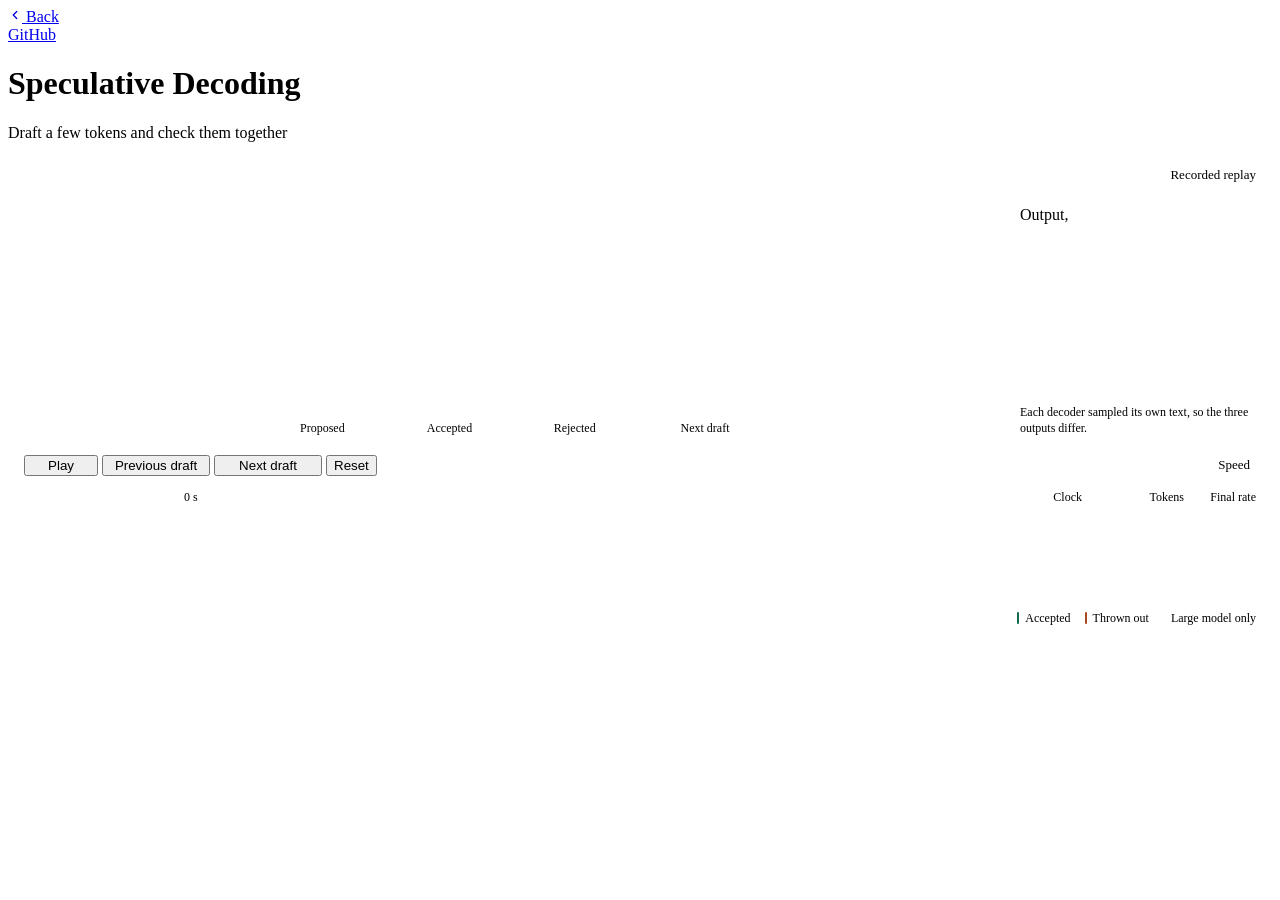
==== specdec/demo_template.html @ 95725b1e "feat(demo): rebuild the replay around one draft block" ====
<!doctype html>
<html lang="en">
<head>
<meta charset="utf-8">
<meta name="viewport" content="width=device-width, initial-scale=1">
<title>Speculative Decoding</title>
<meta name="description" content="Draft a few tokens and check them together">
<style>
/*FOUNDATION*/
</style>
<style>
:root {
  --stage-height: clamp(548px, calc(100svh - 164px), 700px);
  --kept: #0f6b4f;
  --kept-wash: #157a5a14;
  --kept-line: #157a5a59;
  --lost: #a8481f;
  --lost-wash: #c4623a14;
  --lost-line: #c4623a73;
  --mono: ui-monospace, SFMono-Regular, Menlo, Consolas, monospace;
  --pad: 16px;
  --side: 268px;
  --lane: 30px;
  --name-column: 148px;
  --read-column: 236px;
}
@media (pointer: coarse) { :root { --lane: 46px; } }

.title { grid-template-columns: minmax(0, 1fr); margin-bottom: 14px; }

.stage { display: grid; grid-template-columns: minmax(0, 1fr) auto; grid-template-rows: auto minmax(0, 1fr) auto auto auto; }
.bar, .work, .lanes, .compare { grid-column: 1 / -1; }

/* What is being replayed */
.bar {
  display: flex; align-items: center; gap: 4px; min-width: 0;
  padding: 7px var(--pad); border-bottom: 1px solid var(--line);
}
.switch { display: flex; flex: none; gap: 4px; }
.bar .divider { margin: 6px 8px; }
.picker {
  appearance: none; -webkit-appearance: none; flex: 0 1 480px; min-width: 0; margin: 0;
  min-height: var(--control-height); padding: 0 30px 0 11px;
  border: 1px solid var(--line-strong); border-radius: var(--radius-control);
  background: var(--paper) url("data:image/svg+xml,%3Csvg xmlns='http://www.w3.org/2000/svg' width='10' height='6'%3E%3Cpath d='M1 1l4 4 4-4' fill='none' stroke='%23535753' stroke-width='1.3' stroke-linecap='round' stroke-linejoin='round'/%3E%3C/svg%3E") no-repeat right 11px center;
  color: var(--ink); font: 400 13px/16px var(--sans); letter-spacing: -0.003em;
  text-overflow: ellipsis; cursor: pointer; transition: background-color .12s, border-color .12s;
  -webkit-tap-highlight-color: transparent;
}
.picker:active { background-color: var(--wash-strong); }
@media (hover: hover) {
  .picker:hover { background-color: var(--surface); border-color: #11151147; }
  .picker:active { background-color: var(--wash-strong); }
}
.mode { flex: none; margin-left: auto; padding-left: 16px; font-size: 13px; line-height: 20px; color: var(--muted); }

/* The text going in, the draft being checked, the text coming out */
.work { display: grid; grid-template-columns: var(--side) minmax(0, 1fr) var(--side); min-height: 0; }
.side { display: flex; flex-direction: column; min-width: 0; min-height: 0; padding: 14px var(--pad) 12px; }
.input { border-right: 1px solid var(--line); }
.output { border-left: 1px solid var(--line); }
.side h2 { flex: none; margin: 0 0 8px; font: 400 13px/20px var(--sans); color: var(--muted); }
.side h2 span { color: var(--ink); }
.task { flex: none; margin: -4px 0 10px; font: 400 15px/20px var(--serif); color: var(--body); }
.text {
  flex: 1 1 auto; min-height: 0; margin: 0; overflow: auto; scrollbar-width: thin;
  font: 400 11.5px/17px var(--mono); color: var(--body);
}
.input .text { white-space: pre; }
.input[data-kind='prompt'] .text { white-space: pre-wrap; font: 400 17px/24px var(--serif); letter-spacing: -0.005em; }
.output .text { white-space: pre-wrap; overflow-wrap: anywhere; color: var(--ink); }
.output .text:focus-visible { outline-offset: 1px; border-radius: 3px; }
.output .draft { background: var(--kept-wash); box-shadow: inset 0 -1px 0 var(--kept-line); }
.output .corrected { box-shadow: inset 0 -1.5px 0 var(--lost); }
.side .caption { flex: none; margin: 8px 0 0; font-size: 12px; line-height: 16px; color: var(--muted); }

.draft-block { display: flex; flex-direction: column; min-width: 0; min-height: 0; padding: 14px 24px 0; }
.draft-head { display: flex; flex: none; align-items: baseline; justify-content: space-between; gap: 16px; }
.draft-head h2 { margin: 0; font: 400 24px/30px var(--serif); letter-spacing: -0.02em; white-space: nowrap; }
.draft-head p { margin: 0; font-size: 13px; line-height: 20px; color: var(--muted); text-align: right; }

.tokens {
  display: flex; flex-wrap: wrap; gap: 25px 4px; width: 100%; margin: 0; padding: 0; list-style: none;
}
.token-room { display: flex; flex: 1 1 auto; align-items: center; min-height: 118px; padding: 12px 0 22px; }
.token {
  position: relative; display: block; height: 38px; padding: 0 9px;
  border: 1px solid var(--line-strong); border-radius: 6px; background: var(--paper);
  font: 400 15px/36px var(--mono); color: var(--ink); white-space: pre;
  transition: background-color .12s, border-color .12s, color .12s;
}
.token[data-state='kept'] { border-color: var(--kept-line); background: var(--kept-wash); color: var(--kept); }
.token[data-state='rejected'] { border-color: var(--lost); background: var(--lost-wash); color: var(--lost); text-decoration: line-through; }
.token[data-state='unused'] { border-style: dashed; background: transparent; color: var(--muted); text-decoration: line-through; }
.token[data-state='written'] { border-color: var(--forest); background: var(--forest); color: #fff; }
.written {
  position: absolute; top: 100%; left: -1px; margin-top: 3px; padding: 0 5px; border-radius: 4px;
  background: var(--forest); color: #fff; font: 400 12px/18px var(--mono); text-decoration: none;
}
.token.flip .written { right: -1px; left: auto; }

.note { flex: none; margin: 0 0 10px; min-height: 44px; font: 400 15px/22px var(--serif); color: var(--body); letter-spacing: -0.003em; }

.ledger {
  display: grid; flex: none; grid-template-columns: repeat(3, minmax(0, 0.72fr)) minmax(0, 1.7fr);
  margin: 0; padding: 8px 0 10px; border-top: 1px solid var(--line);
}
.ledger div { min-width: 0; padding-right: 12px; }
.ledger dt { font-size: 12px; line-height: 16px; color: var(--muted); }
.ledger dd { margin: 2px 0 0; font-size: 14px; line-height: 20px; font-weight: 500; color: var(--ink); white-space: nowrap; }
.ledger dd.waiting { font-weight: 400; color: var(--muted); }
.ledger dd.lost { color: var(--lost); }
.ledger dd.kept { color: var(--kept); }
.ledger small { display: block; font-size: 12px; line-height: 16px; font-weight: 400; color: var(--muted); white-space: normal; }

/* Moving through the recording */
.transport {
  display: flex; align-items: center; gap: 4px; min-width: 0;
  padding: 7px var(--pad); border-top: 1px solid var(--line);
}
.transport .primary { display: inline-grid; justify-items: center; min-width: 74px; }
.transport .primary span { grid-area: 1 / 1; }
.transport .primary span:not(.on) { visibility: hidden; }
.step { min-width: 108px; }
.step .brief { display: none; }
.speed { display: flex; align-items: center; gap: 2px; padding: 7px var(--pad) 7px 0; border-top: 1px solid var(--line); }
.speed > span { margin-right: 6px; font-size: 13px; color: var(--muted); }
.speed .control { min-width: 44px; padding: 0 8px; }

.lanes {
  display: grid; grid-template-columns: var(--name-column) minmax(0, 1fr) var(--read-column);
  grid-template-rows: 22px repeat(3, var(--lane)); column-gap: 12px;
  padding: 0 var(--pad) 8px; border-top: 1px solid var(--line);
}
.lane-row { display: contents; }
.lane-name {
  grid-column: 1; justify-content: flex-start; align-self: center;
  justify-self: start; min-height: min(calc(var(--lane) - 2px), var(--control-height));
  padding: 0 9px; margin-left: -9px;
}
.axis {
  grid-column: 2; grid-row: 1; display: flex; align-items: flex-end; justify-content: space-between;
  font-size: 12px; line-height: 16px; color: var(--muted);
}
.read, .read-head {
  grid-column: 3; display: grid; grid-template-columns: 62px 1fr 72px; align-items: center;
  font-size: 13px; line-height: 16px; text-align: right;
}
.read-head { grid-row: 1; align-items: end; font-size: 12px; color: var(--muted); }
.read { color: var(--body); }
.read b { font-weight: 400; color: var(--ink); }
.read.done b { font-weight: 500; }

#scrub {
  position: relative; grid-column: 2; grid-row: 2 / 5; min-width: 0; overflow: hidden;
  border-radius: 3px; cursor: ew-resize; touch-action: pan-y;
  -webkit-tap-highlight-color: transparent; user-select: none; -webkit-user-select: none;
}
#scrub svg { display: block; width: 100%; height: 100%; }
#scrub path, #scrub line { fill: none; vector-effect: non-scaling-stroke; }
.ground { stroke: var(--line); stroke-width: 1; }
.ahead { stroke: var(--line-strong); stroke-width: 1.25; }
.stem-kept { stroke: var(--kept); stroke-width: 1.25; }
.stem-lost { stroke: var(--lost); stroke-width: 1.25; opacity: .78; }
.stem-plain { stroke: var(--ink); stroke-width: 1.25; opacity: .62; }
.finish { stroke: var(--ink); stroke-width: 1.5; }
.playhead { position: absolute; inset: 0; pointer-events: none; will-change: transform; }
.playhead i { position: absolute; top: 0; bottom: 0; left: -0.5px; width: 1px; background: var(--forest); }
.playhead i::before {
  content: ''; position: absolute; top: 0; left: -3.5px; width: 8px; height: 8px;
  border-radius: 50%; background: var(--forest); transition: transform .12s;
}
#scrub:active .playhead i::before { transform: scale(1.3); background: var(--forest-pressed); }
#scrub:focus-visible { outline-offset: 1px; }
@media (hover: hover) {
  #scrub:hover .playhead i { background: var(--forest-hover); }
  #scrub:hover .playhead i::before { background: var(--forest-hover); transform: scale(1.3); }
  #scrub:active .playhead i::before { background: var(--forest-pressed); }
}

.compare {
  display: flex; align-items: center; justify-content: space-between; gap: 6px 20px; min-width: 0;
  padding: 7px var(--pad) 8px; border-top: 1px solid var(--line);
}
.compare p { margin: 0; font-size: 13px; line-height: 18px; color: var(--body); }
.compare b { font-weight: 500; color: var(--ink); }
.compare b.loss { color: var(--lost); }
.key { display: flex; flex: none; flex-wrap: wrap; gap: 2px 14px; margin: 0; padding: 0; list-style: none; font-size: 12px; line-height: 16px; color: var(--muted); }
.key li { display: flex; align-items: center; gap: 6px; }
.key i { width: 2px; height: 12px; border-radius: 1px; }
.key .k-kept { background: var(--kept); }
.key .k-lost { background: var(--lost); }
.key .k-plain { background: var(--ink); opacity: .62; }

/* Short screens: the lanes give up height before the draft does. */
@media (min-width: 900px) and (max-height: 760px) {
  :root { --lane: 26px; }
  .token-room { min-height: 100px; padding: 8px 0 22px; }
  .token { height: 34px; font-size: 14px; line-height: 32px; }
}

@media (max-width: 1080px) {
  :root { --side: 252px; --name-column: 136px; --read-column: 200px; }
  .read, .read-head { grid-template-columns: 54px 1fr 64px; }
  .draft-block { padding-right: 20px; padding-left: 20px; }
  .text { font-size: 11px; line-height: 16px; }
  .step { min-width: 0; }
  .token { height: 34px; font-size: 14px; line-height: 32px; }
  .tokens { gap: 24px 4px; }
}

</style>
</head>
<body>
<div class="shell">
  <header class="topbar">
    <a class="quiet back" href="https://www.qendrimbeka.com/">
      <svg width="14" height="14" viewBox="0 0 16 16" fill="none" aria-hidden="true"><path d="M10 4L6 8L10 12" stroke="currentColor" stroke-width="1.5" stroke-linecap="round" stroke-linejoin="round"/></svg>
      Back
    </a>
    <nav aria-label="More about Speculative Decoding">
      <a class="quiet" href="https://github.com/qbeka/speculative-decoding">GitHub</a>
    </nav>
  </header>

  <main>
    <header class="title">
      <h1>Speculative Decoding</h1>
      <p>Draft a few tokens and check them together</p>
    </header>

    <section class="stage" id="stage" aria-label="Recorded replay of three decoders">
      <noscript><p class="prose">The replay needs JavaScript. The details below still work.</p></noscript>
      <div class="bar">
        <div class="switch" role="group" aria-label="Kind of text" id="cases"></div>
        <span class="divider" aria-hidden="true"></span>
        <select class="picker" id="prompt" aria-label="Recorded prompt"></select>
        <span class="mode">Recorded<span class="wide"> replay</span></span>
      </div>

      <div class="work">
        <section class="side input" id="input" aria-labelledby="input-name">
          <h2 id="input-name"></h2>
          <p class="task" id="task"></p>
          <pre class="text" id="source" tabindex="0" aria-labelledby="input-name"></pre>
        </section>

        <section class="draft-block" aria-labelledby="draft-title">
          <header class="draft-head">
            <h2 id="draft-title"></h2>
            <p id="draft-status"></p>
          </header>
          <div class="token-room"><ol class="tokens" id="tokens"></ol></div>
          <p class="note" id="note"></p>
          <dl class="ledger">
            <div><dt>Proposed</dt><dd id="proposed"></dd></div>
            <div><dt>Accepted</dt><dd id="accepted"></dd></div>
            <div><dt>Rejected</dt><dd id="rejected"></dd></div>
            <div><dt>Next draft</dt><dd id="next-length"></dd></div>
          </dl>
        </section>

        <section class="side output" aria-labelledby="output-name">
          <h2 id="output-name">Output, <span id="output-arm"></span></h2>
          <div class="text" id="output" tabindex="0" aria-labelledby="output-name"></div>
          <p class="caption">Each decoder sampled its own text, so the three outputs differ.</p>
        </section>
      </div>

      <div class="transport">
        <button class="control primary" id="play" type="button">
          <span class="on" data-label="play">Play</span><span data-label="pause">Pause</span><span data-label="again">Replay</span>
        </button>
        <button class="control outline step" id="prev" type="button"><span class="full" data-step="Previous">Previous draft</span><span class="brief">Previous</span></button>
        <button class="control outline step" id="next" type="button"><span class="full" data-step="Next">Next draft</span><span class="brief">Next</span></button>
        <button class="control reset" id="reset" type="button">Reset</button>
      </div>
      <div class="speed" role="group" aria-label="Replay speed" id="speeds"><span aria-hidden="true">Speed</span></div>

      <div class="lanes" id="lanes">
        <div class="axis" aria-hidden="true"><span>0 s</span><span id="axis-end"></span></div>
        <div class="read-head" aria-hidden="true"><span>Clock</span><span>Tokens</span><span>Final<span class="wide"> rate</span></span></div>
        <div id="scrub" role="slider" tabindex="0" aria-label="Replay position" aria-valuemin="0">
          <svg aria-hidden="true" preserveAspectRatio="none" viewBox="0 0 1000 300">
            <defs><clipPath id="elapsed"><rect id="elapsed-rect" x="0" y="0" width="0" height="300"/></clipPath></defs>
            <g id="stems-ahead"></g>
            <g id="stems-past" clip-path="url(#elapsed)"></g>
          </svg>
          <div class="playhead" id="playhead"><i></i></div>
        </div>
      </div>

      <div class="compare">
        <p id="compare"></p>
        <ul class="key" aria-label="Key to the stems">
          <li><i class="k-kept"></i>Accepted</li>
          <li><i class="k-lost"></i>Thrown out</li>
          <li><i class="k-plain"></i>Large model only</li>
        </ul>
      </div>
      <p class="sr-only" role="status" id="status"></p>
    </section>

  </main>
</div>

<script id="data" type="application/json">__DATA__</script>
<script>
const DATA = JSON.parse(document.getElementById('data').textContent);
const $ = (id) => document.getElementById(id);
const SVG = 'http://www.w3.org/2000/svg';
const SPEEDS = [[0.1, '1/10'], [0.25, '1/4'], [1, '1x']];
const STRIP = 100;

const motion = matchMedia('(prefers-reduced-motion: reduce)');
const state = { caseIndex: 0, traceIndex: 0, armIndex: 2, t: 0, speed: SPEEDS[0][0], playing: false };
let trace = null;
let total = 1;
let lastFrame = 0;
let drawn = {};

const plural = (count, word) => `${count} ${word}${count === 1 ? '' : 's'}`;

/* Spaces and line breaks are part of a token, so they have to be visible.
   A draft can also propose part of a character, which has no glyph of its own. */
function show(text) {
  if (text === '<|im_end|>') return 'end';
  return text.replace(/\n/g, '↵').replace(/ /g, '·').replace(/�/g, 'byte');
}
const quoted = (text) => `"${show(text)}"`;

/* Count the entries whose time has passed. Both lists are in time order. */
function passed(list, read, t) {
  let low = 0;
  let high = list.length;
  while (low < high) {
    const middle = (low + high) >> 1;
    if (read(list[middle]) <= t) low = middle + 1;
    else high = middle;
  }
  return low;
}
const blocksDone = (arm, t) => passed(arm.blocks, (b) => b.end_s, t);
const tokensDone = (arm, t) => passed(arm.tokens, (k) => k.t, t);
const selectedArm = () => trace.arms[state.armIndex];
const hasDrafts = (arm) => arm.blocks.some((block) => block.draft.length > 0);
const rate = (arm) => arm.tokens.length / arm.wall_s;

function setText(node, text) {
  if (node.textContent !== text) node.textContent = text;
}
function announce(text) {
  $('status').textContent = text;
}
function setDisabled(node, disabled) {
  node.setAttribute('aria-disabled', String(disabled));
}

/* The draft in view is the last one checked. Before the first check it is the first draft. */
function draftInView() {
  const arm = selectedArm();
  const done = blocksDone(arm, state.t);
  return { arm, index: Math.max(0, done - 1), checked: done > 0 };
}

function token(text, stateName, words) {
  const item = document.createElement('li');
  item.className = 'token';
  if (stateName) item.dataset.state = stateName;
  const hidden = document.createElement('span');
  hidden.className = 'sr-only';
  hidden.textContent = `${words} `;
  item.append(hidden, show(text));
  return item;
}

function fillLedger(values) {
  for (const [id, text, tone, small] of values) {
    const node = $(id);
    node.className = tone || '';
    node.textContent = text;
    if (small) {
      const detail = document.createElement('small');
      detail.textContent = small;
      node.append(detail);
    }
  }
}

function nextLength(arm, index) {
  const next = arm.blocks[index + 1];
  if (!next) return ['next-length', 'None', '', 'The reply is finished'];
  const length = next.draft.length;
  if (!arm.acceptance) {
    return ['next-length', plural(length, 'token'), '', length === 12 ? 'Always 12' : 'This draft ended the text'];
  }
  const [from, to] = [arm.acceptance[index], arm.acceptance[index + 1]];
  return ['next-length', plural(length, 'token'), '', `Estimated acceptance ${from.toFixed(2)} to ${to.toFixed(2)}`];
}

function verdictNote(block) {
  const size = block.draft.length;
  const kept = block.accepted;
  const at = block.rejected_at;
  if (at === null) {
    return `The large model kept all ${size} and wrote one more token, ${quoted(block.written)}, from the same pass.`;
  }
  const opening = at === 0
    ? `The large model rejected the first token, ${quoted(block.draft[0])},`
    : `The large model kept ${kept} of ${size}, rejected ${quoted(block.draft[at])}`;
  const unused = size - at - 1;
  const rest = unused === 1 ? 'token' : `${unused} tokens`;
  const after = unused ? `, so the ${rest} after it went unused` : '';
  return `${opening} and wrote ${quoted(block.written)} there instead${after}.`;
}

/* The replacement hangs under the rejected token. Near the edge it hangs the other way. */
function placeWritten(row) {
  const label = row.querySelector('.written');
  if (!label) return;
  const chip = label.parentElement;
  chip.classList.remove('flip');
  const overflows = label.getBoundingClientRect().right > row.getBoundingClientRect().right;
  chip.classList.toggle('flip', overflows);
}

function drawPass(arm, index, checked) {
  const block = arm.blocks[index];
  setText($('draft-title'), `Pass ${index + 1} of ${arm.blocks.length}`);
  setText($('draft-status'), checked ? `Took ${Math.round(block.check_ms)} ms` : 'Not run yet');
  $('tokens').replaceChildren(token(block.written, checked ? 'written' : '', 'large model wrote'));
  setText($('note'), 'This decoder has no draft. Each pass of the large model writes one token.');
  fillLedger([
    ['proposed', 'None', 'waiting'],
    ['accepted', 'None', 'waiting'],
    ['rejected', 'None', 'waiting'],
    ['next-length', 'None', 'waiting', 'One token per pass'],
  ]);
}

function drawDraft(arm, index, checked) {
  const block = arm.blocks[index];
  const at = block.rejected_at;
  const row = $('tokens');
  setText($('draft-title'), `Draft ${index + 1} of ${arm.blocks.length}`);
  setText($('draft-status'), checked
    ? `Drafted in ${Math.round(block.draft_ms)} ms, checked in ${Math.round(block.check_ms)} ms`
    : 'Not checked yet');

  const items = block.draft.map((text, position) => {
    if (!checked) return token(text, '', 'proposed');
    if (position < block.accepted) return token(text, 'kept', 'accepted');
    if (position === at) {
      const item = token(text, 'rejected', 'rejected');
      const written = document.createElement('span');
      written.className = 'written';
      written.textContent = show(block.written);
      item.append(written);
      return item;
    }
    return token(text, 'unused', 'unused');
  });
  if (at === null) {
    const extra = token(block.written, 'written', 'large model wrote');
    if (!checked) extra.style.visibility = 'hidden';
    items.push(extra);
  }
  row.replaceChildren(...items);
  placeWritten(row);

  if (!checked) {
    setText($('note'), `One pass of the large model will check these ${plural(block.draft.length, 'token')} together.`);
    fillLedger([
      ['proposed', plural(block.draft.length, 'token')],
      ['accepted', 'Waiting', 'waiting'],
      ['rejected', 'Waiting', 'waiting'],
      ['next-length', 'Waiting', 'waiting', 'Set after the check'],
    ]);
    return;
  }
  setText($('note'), verdictNote(block));
  fillLedger([
    ['proposed', plural(block.draft.length, 'token')],
    ['accepted', plural(block.accepted, 'token'), block.accepted ? 'kept' : ''],
    ['rejected', at === null ? 'None' : `Token ${at + 1}`, at === null ? '' : 'lost'],
    nextLength(arm, index),
  ]);
}

function paintDraft() {
  const { arm, index, checked } = draftInView();
  const key = `${state.caseIndex}/${state.traceIndex}/${state.armIndex}/${index}/${checked}`;
  if (drawn.draft === key) return;
  const fresh = drawn.draftBlock !== `${state.caseIndex}/${state.traceIndex}/${state.armIndex}/${index}`;
  drawn.draft = key;
  drawn.draftBlock = `${state.caseIndex}/${state.traceIndex}/${state.armIndex}/${index}`;
  if (hasDrafts(arm)) drawDraft(arm, index, checked);
  else drawPass(arm, index, checked);
  if (fresh && state.playing && state.speed < 1 && !motion.matches) {
    $('tokens').animate([{ opacity: 0.45 }, { opacity: 1 }], { duration: 120, easing: 'ease-out' });
  }
}

function paintOutput() {
  const arm = selectedArm();
  const count = tokensDone(arm, state.t);
  const spans = $('output').children;
  const before = drawn.output;
  if (before === count) return;
  for (let i = Math.min(before, count); i < Math.max(before, count); i += 1) {
    spans[i].hidden = i >= count;
  }
  drawn.output = count;
  if (count > before) $('output').scrollTop = $('output').scrollHeight;
}

function paintLanes() {
  trace.arms.forEach((arm, index) => {
    const elapsed = Math.min(state.t, arm.wall_s);
    const read = drawn.reads[index];
    setText(read.clock, `${elapsed.toFixed(2)} s`);
    setText(read.count, `${tokensDone(arm, state.t)} of ${arm.tokens.length}`);
    read.row.classList.toggle('done', state.t >= arm.wall_s);
  });
  const share = state.t / total;
  $('elapsed-rect').setAttribute('width', (share * 1000).toFixed(2));
  $('playhead').style.transform = `translateX(${(share * 100).toFixed(3)}%)`;
  const scrub = $('scrub');
  scrub.setAttribute('aria-valuenow', state.t.toFixed(2));
  scrub.setAttribute('aria-valuetext', `${state.t.toFixed(2)} of ${total.toFixed(2)} seconds`);
}

function paintControls() {
  const finished = state.t >= total;
  const name = state.playing ? 'pause' : finished ? 'again' : 'play';
  for (const label of $('play').children) label.classList.toggle('on', label.dataset.label === name);
  const arm = selectedArm();
  const done = blocksDone(arm, state.t);
  setDisabled($('prev'), state.t === 0);
  setDisabled($('next'), done >= arm.blocks.length);
  setDisabled($('reset'), state.t === 0 && !state.playing);
  const unit = hasDrafts(arm) ? 'draft' : 'pass';
  for (const node of document.querySelectorAll('[data-step]')) {
    setText(node, `${node.dataset.step === 'Previous' ? 'Previous' : 'Next'} ${unit}`);
  }
  $('prev').setAttribute('aria-label', `Previous ${unit}`);
  $('next').setAttribute('aria-label', `Next ${unit}`);
}

function paint() {
  paintDraft();
  paintOutput();
  paintLanes();
  paintControls();
}

function describeDraft() {
  const { arm, index, checked } = draftInView();
  const block = arm.blocks[index];
  if (!hasDrafts(arm)) return `Pass ${index + 1} of ${arm.blocks.length}.`;
  if (!checked) return `Draft 1 of ${arm.blocks.length}, ${plural(block.draft.length, 'token')} proposed, not checked yet.`;
  const next = arm.blocks[index + 1];
  const length = next ? ` Next draft ${plural(next.draft.length, 'token')}.` : ' The reply is finished.';
  return `Draft ${index + 1} of ${arm.blocks.length}. Accepted ${block.accepted} of ${block.draft.length}.${length}`;
}

function setPlaying(value) {
  state.playing = value;
  if (value) {
    lastFrame = performance.now();
    requestAnimationFrame(frame);
  }
}

function seek(t) {
  state.t = Math.min(total, Math.max(0, t));
}

function frame(now) {
  if (!state.playing) return;
  const seconds = Math.min(now - lastFrame, 100) / 1000;
  lastFrame = now;
  seek(state.t + seconds * state.speed);
  if (state.t >= total) setPlaying(false);
  paint();
  if (state.playing) requestAnimationFrame(frame);
}

function stepTo(t) {
  setPlaying(false);
  seek(t);
  paint();
  announce(describeDraft());
}

function stepForward() {
  const arm = selectedArm();
  const next = arm.blocks[blocksDone(arm, state.t)];
  if (next) stepTo(next.end_s);
}

function stepBack() {
  if (state.t === 0) return;
  const arm = selectedArm();
  const done = blocksDone(arm, state.t);
  const onCheck = done > 0 && arm.blocks[done - 1].end_s === state.t;
  const target = onCheck ? done - 2 : done - 1;
  stepTo(target >= 0 ? arm.blocks[target].end_s : 0);
}

function stems(arm) {
  const tallest = Math.max(1, ...trace.arms.flatMap((one) => one.blocks.map((b) => b.draft.length)));
  const unit = (STRIP - 16) / tallest;
  return arm.blocks.map((block) => ({
    x: ((block.end_s / total) * 1000).toFixed(2),
    kept: block.accepted * unit,
    lost: (block.draft.length - block.accepted) * unit,
    plain: block.draft.length ? 0 : 10,
  }));
}

function strip(parent, className, d) {
  const path = document.createElementNS(SVG, 'path');
  path.setAttribute('class', className);
  path.setAttribute('d', d);
  parent.append(path);
}

function drawLanes() {
  const ahead = $('stems-ahead');
  const past = $('stems-past');
  ahead.replaceChildren();
  past.replaceChildren();
  trace.arms.forEach((arm, index) => {
    const floor = STRIP * (index + 1) - 5;
    const list = stems(arm);
    const line = (from, height) => (stem) => (height(stem) > 0
      ? `M${stem.x} ${(floor - from(stem)).toFixed(2)}v${(-height(stem)).toFixed(2)}` : '');
    const all = line(() => 0, (stem) => stem.kept + stem.lost + stem.plain);
    const finish = ((arm.wall_s / total) * 1000).toFixed(2);
    strip(ahead, 'ground', `M0 ${floor + 0.5}H${finish}`);
    strip(ahead, 'ahead', list.map(all).join(''));
    strip(past, 'stem-kept', list.map(line(() => 0, (stem) => stem.kept)).join(''));
    strip(past, 'stem-lost', list.map(line((stem) => stem.kept, (stem) => stem.lost)).join(''));
    strip(past, 'stem-plain', list.map(line(() => 0, (stem) => stem.plain)).join(''));
    strip(past, 'finish', `M${finish} ${floor + 3}v-14`);
  });
  $('axis-end').textContent = `${total.toFixed(2)} s`;
  $('scrub').setAttribute('aria-valuemax', total.toFixed(2));
}

function drawReads() {
  trace.arms.forEach((arm, index) => {
    const read = drawn.reads[index];
    read.total.textContent = `${rate(arm).toFixed(1)}/s`;
  });
}

function comparison(ratio, name) {
  const value = document.createElement('b');
  value.textContent = `${ratio.toFixed(2)}x`;
  if (ratio < 1) value.className = 'loss';
  return [`${ratio < 1 ? 'slower' : 'faster'} than ${name} at `, value];
}

function drawCompare() {
  const [alone, fixed, adaptive] = trace.arms;
  $('compare').replaceChildren(
    'On this recording Adaptive ran ',
    ...comparison(rate(adaptive) / rate(fixed), fixed.label),
    ' and ',
    ...comparison(rate(adaptive) / rate(alone), 'the large model alone'),
  );
}

function drawOutput() {
  const nodes = selectedArm().tokens.map((item) => {
    const span = document.createElement('span');
    span.className = item.source;
    span.textContent = item.text;
    span.hidden = true;
    return span;
  });
  $('output').replaceChildren(...nodes);
  $('output').scrollTop = 0;
  drawn.output = 0;
  setText($('output-arm'), selectedArm().label);
}

function loadTrace() {
  setPlaying(false);
  trace = DATA.cases[state.caseIndex].traces[state.traceIndex];
  total = Math.max(...trace.arms.map((arm) => arm.wall_s));
  state.t = 0;
  const receipt = Boolean(trace.task);
  $('input').dataset.kind = receipt ? 'receipt' : 'prompt';
  setText($('input-name'), receipt ? 'Receipt' : 'Prompt');
  setText($('task'), trace.task);
  $('task').hidden = !receipt;
  setText($('source'), trace.source);
  $('source').scrollTop = 0;
  drawn.draft = null;
  drawn.draftBlock = null;
  drawOutput();
  drawLanes();
  drawReads();
  drawCompare();
  paint();
}

function selectCase(index) {
  state.caseIndex = index;
  state.traceIndex = 0;
  for (const button of $('cases').children) {
    button.setAttribute('aria-pressed', String(Number(button.dataset.index) === index));
  }
  const picker = $('prompt');
  picker.replaceChildren(...DATA.cases[index].traces.map((item, position) => new Option(item.label, position)));
  loadTrace();
  announce(`${DATA.cases[index].name}: ${trace.label}. ${describeDraft()}`);
}

function selectArm(index) {
  state.armIndex = index;
  for (const [position, read] of drawn.reads.entries()) {
    read.name.setAttribute('aria-pressed', String(position === index));
  }
  drawn.draft = null;
  drawn.draftBlock = null;
  drawOutput();
  paint();
  announce(`Following ${selectedArm().label}. ${describeDraft()}`);
}

function buildControls() {
  DATA.cases.forEach((item, index) => {
    const button = document.createElement('button');
    button.className = 'control';
    button.type = 'button';
    button.textContent = item.name;
    button.dataset.index = index;
    button.addEventListener('click', () => selectCase(index));
    $('cases').append(button);
  });
  for (const [value, label] of SPEEDS) {
    const button = document.createElement('button');
    button.className = 'control';
    button.type = 'button';
    button.textContent = label;
    button.setAttribute('aria-pressed', String(value === state.speed));
    button.setAttribute('aria-label', value === 1 ? 'Real time' : `${label} speed`);
    button.addEventListener('click', () => {
      state.speed = value;
      for (const other of $('speeds').querySelectorAll('button')) {
        other.setAttribute('aria-pressed', String(other === button));
      }
    });
    $('speeds').append(button);
  }
  drawn.reads = DATA.cases[0].traces[0].arms.map((arm, index) => {
    const row = document.createElement('div');
    row.className = 'lane-row';
    const name = document.createElement('button');
    name.className = 'control lane-name';
    name.type = 'button';
    name.textContent = arm.label;
    name.setAttribute('aria-pressed', 'false');
    name.setAttribute('aria-label', `Follow ${arm.label}`);
    name.style.gridRow = index + 2;
    name.addEventListener('click', () => selectArm(index));
    const read = document.createElement('div');
    read.className = 'read';
    read.style.gridRow = index + 2;
    const clock = document.createElement('b');
    const count = document.createElement('span');
    const final = document.createElement('span');
    read.append(clock, count, final);
    row.append(name, read);
    $('lanes').append(row);
    return { name, row: read, clock, count, total: final };
  });
}

function positionFromPointer(event) {
  const box = $('scrub').getBoundingClientRect();
  return ((event.clientX - box.left) / box.width) * total;
}

function bindScrub() {
  const scrub = $('scrub');
  let dragging = false;
  scrub.addEventListener('pointerdown', (event) => {
    if (event.button !== 0) return;
    dragging = true;
    scrub.setPointerCapture(event.pointerId);
    setPlaying(false);
    seek(positionFromPointer(event));
    paint();
  });
  scrub.addEventListener('pointermove', (event) => {
    if (!dragging) return;
    seek(positionFromPointer(event));
    paint();
  });
  const end = () => {
    if (dragging) announce(describeDraft());
    dragging = false;
  };
  scrub.addEventListener('pointerup', end);
  scrub.addEventListener('pointercancel', end);
  scrub.addEventListener('keydown', (event) => {
    const small = total / 200;
    const moves = {
      ArrowRight: state.t + small, ArrowUp: state.t + small,
      ArrowLeft: state.t - small, ArrowDown: state.t - small,
      PageUp: state.t + small * 10, PageDown: state.t - small * 10,
      Home: 0, End: total,
    };
    if (!(event.key in moves)) return;
    event.preventDefault();
    stepTo(moves[event.key]);
  });
}

function bindTransport() {
  $('play').addEventListener('click', () => {
    if (state.playing) {
      setPlaying(false);
      paint();
      announce(describeDraft());
      return;
    }
    if (state.t >= total) seek(0);
    setPlaying(true);
    paint();
  });
  $('next').addEventListener('click', stepForward);
  $('prev').addEventListener('click', stepBack);
  $('reset').addEventListener('click', () => stepTo(0));
  $('prompt').addEventListener('change', (event) => {
    state.traceIndex = Number(event.target.value);
    loadTrace();
    announce(`${trace.label}. ${describeDraft()}`);
  });
  bindScrub();
}

buildControls();
bindTransport();
selectCase(0);
selectArm(state.armIndex);
announce('');

</script>
</body>
</html>
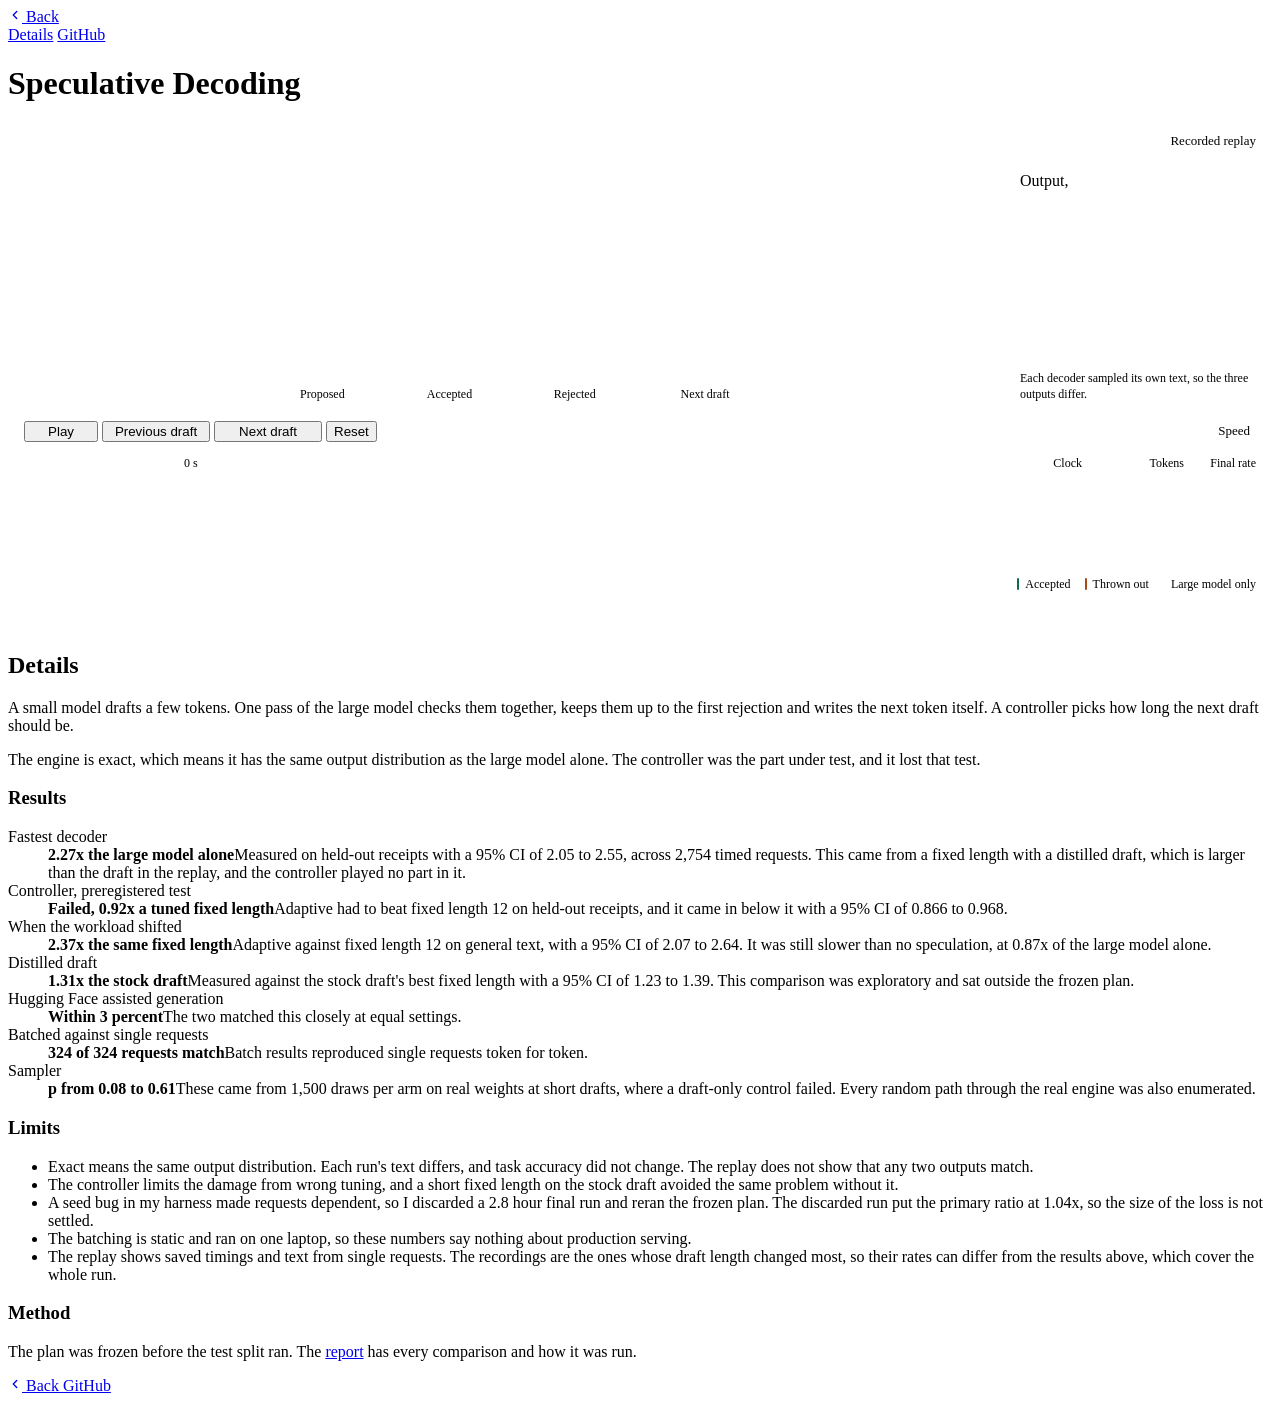
==== commit 044ddea2: "fix(site): drop the tagline under the heading" ====
--- a/specdec/demo_template.html
+++ b/specdec/demo_template.html
@@ -209,16 +209,78 @@
   .tokens { gap: 24px 4px; }
 }
 
+/* Below this the stage stacks: draft and transport first, the text after the lanes. */
+@media (max-width: 899px) {
+  :root { --stage-height: auto; --side: minmax(0, 1fr); }
+  .stage { grid-template-columns: repeat(12, minmax(0, 1fr)); grid-template-rows: none; }
+  .work { display: contents; }
+  .bar, .draft-block, .lanes, .compare { grid-column: 1 / -1; }
+  .transport { grid-column: 1 / 9; }
+  .speed { grid-column: 9 / -1; }
+  .input { grid-column: 1 / 7; }
+  .output { grid-column: 7 / -1; }
+  .bar { order: 1; }
+  .draft-block { order: 2; padding: 14px var(--pad) 0; }
+  .transport { order: 3; }
+  .speed { order: 3; justify-content: flex-end; }
+  .lanes { order: 5; }
+  .compare { order: 6; }
+  .input, .output { order: 7; height: 224px; border-top: 1px solid var(--line); }
+  .output { border-left: 1px solid var(--line); }
+  .input { border-right: 0; }
+}
+@media (max-width: 559px) {
+  :root { --pad: 12px; --name-column: 124px; --read-column: 142px; }
+  .title { margin-bottom: 12px; }
+  .title h1 { font-size: 29px; line-height: 34px; }
+  .bar { flex-wrap: wrap; row-gap: 6px; }
+  .bar .divider { display: none; }
+  .switch { order: 1; }
+  .mode { order: 2; padding-left: 8px; }
+  .picker { order: 3; flex: 1 1 100%; }
+  .transport { order: 2; grid-column: 1 / -1; }
+  .draft-block { order: 3; }
+  .lanes { order: 4; }
+  .speed { order: 5; grid-column: 1 / -1; padding-left: var(--pad); }
+  .speed > span { margin-right: auto; }
+  .compare { order: 6; }
+  .draft-head h2 { font-size: 21px; line-height: 26px; }
+  .draft-head p { font-size: 12px; }
+  .tokens { gap: 23px 3px; }
+  .token-room { min-height: 0; padding: 8px 0 22px; align-items: flex-start; }
+  .token { height: 30px; padding: 0 6px; font-size: 13px; line-height: 28px; }
+  .note { min-height: 100px; font-size: 14px; line-height: 20px; }
+  .draft-head p { min-height: 36px; line-height: 18px; }
+  .ledger { grid-template-columns: repeat(3, minmax(0, 1fr)); row-gap: 6px; }
+  .ledger div:last-child { grid-column: 1 / -1; display: grid; grid-template-columns: auto 1fr; align-items: baseline; column-gap: 8px; padding: 0; }
+  .ledger div:last-child dd { display: contents; }
+  .ledger small { grid-column: 1 / -1; white-space: nowrap; }
+  .transport .primary { flex: 1 1 74px; }
+  .step .full { display: none; }
+  .step .brief { display: inline; }
+  .step, .transport .reset { flex: 1 1 auto; }
+  .read, .read-head { grid-template-columns: 46px 1fr 48px; font-size: 12px; }
+  .lanes { column-gap: 8px; grid-template-columns: var(--name-column) var(--read-column); grid-template-rows: 22px repeat(3, var(--lane)) 16px 84px; padding-bottom: 10px; }
+  .lanes .read, .lanes .read-head { grid-column: 2; }
+  .axis { grid-column: 1 / -1; grid-row: 5; }
+  #scrub { grid-column: 1 / -1; grid-row: 6; }
+  .compare { flex-direction: column; align-items: flex-start; }
+  .stage { grid-template-columns: minmax(0, 1fr); }
+  .input, .output { grid-column: 1 / -1; height: 208px; }
+  .mode .wide, .read-head .wide { display: none; }
+  .output { border-left: 0; }
+}
 </style>
 </head>
 <body>
 <div class="shell">
   <header class="topbar">
-    <a class="quiet back" href="https://www.qendrimbeka.com/">
+    <a class="quiet back" href="/#projects">
       <svg width="14" height="14" viewBox="0 0 16 16" fill="none" aria-hidden="true"><path d="M10 4L6 8L10 12" stroke="currentColor" stroke-width="1.5" stroke-linecap="round" stroke-linejoin="round"/></svg>
       Back
     </a>
     <nav aria-label="More about Speculative Decoding">
+      <a class="quiet" href="#details">Details</a>
       <a class="quiet" href="https://github.com/qbeka/speculative-decoding">GitHub</a>
     </nav>
   </header>
@@ -226,7 +288,6 @@
   <main>
     <header class="title">
       <h1>Speculative Decoding</h1>
-      <p>Draft a few tokens and check them together</p>
     </header>
 
     <section class="stage" id="stage" aria-label="Recorded replay of three decoders">
@@ -301,22 +362,68 @@
       <p class="sr-only" role="status" id="status"></p>
     </section>
 
+    <section class="reading" id="details" aria-labelledby="details-title">
+      <h2 id="details-title">Details</h2>
+      <p class="prose">A small model drafts a few tokens. One pass of the large model checks them together, keeps them up to the first rejection and writes the next token itself. A controller picks how long the next draft should be.</p>
+      <p class="prose">The engine is exact, which means it has the same output distribution as the large model alone. The controller was the part under test, and it lost that test.</p>
+
+      <h3>Results</h3>
+      <dl class="results">
+        <div><dt>Fastest decoder</dt><dd><b>2.27x the large model alone</b>Measured on held-out receipts with a 95% CI of 2.05 to 2.55, across 2,754 timed requests. This came from a fixed length with a distilled draft, which is larger than the draft in the replay, and the controller played no part in it.</dd></div>
+        <div><dt>Controller, preregistered test</dt><dd><b>Failed, 0.92x a tuned fixed length</b>Adaptive had to beat fixed length 12 on held-out receipts, and it came in below it with a 95% CI of 0.866 to 0.968.</dd></div>
+        <div><dt>When the workload shifted</dt><dd><b>2.37x the same fixed length</b>Adaptive against fixed length 12 on general text, with a 95% CI of 2.07 to 2.64. It was still slower than no speculation, at 0.87x of the large model alone.</dd></div>
+        <div><dt>Distilled draft</dt><dd><b>1.31x the stock draft</b>Measured against the stock draft's best fixed length with a 95% CI of 1.23 to 1.39. This comparison was exploratory and sat outside the frozen plan.</dd></div>
+        <div><dt>Hugging Face assisted generation</dt><dd><b>Within 3 percent</b>The two matched this closely at equal settings.</dd></div>
+        <div><dt>Batched against single requests</dt><dd><b>324 of 324 requests match</b>Batch results reproduced single requests token for token.</dd></div>
+        <div><dt>Sampler</dt><dd><b>p from 0.08 to 0.61</b>These came from 1,500 draws per arm on real weights at short drafts, where a draft-only control failed. Every random path through the real engine was also enumerated.</dd></div>
+      </dl>
+
+      <h3>Limits</h3>
+      <ul class="limits">
+        <li>Exact means the same output distribution. Each run's text differs, and task accuracy did not change. The replay does not show that any two outputs match.</li>
+        <li>The controller limits the damage from wrong tuning, and a short fixed length on the stock draft avoided the same problem without it.</li>
+        <li>A seed bug in my harness made requests dependent, so I discarded a 2.8 hour final run and reran the frozen plan. The discarded run put the primary ratio at 1.04x, so the size of the loss is not settled.</li>
+        <li>The batching is static and ran on one laptop, so these numbers say nothing about production serving.</li>
+        <li>The replay shows saved timings and text from single requests. The recordings are the ones whose draft length changed most, so their rates can differ from the results above, which cover the whole run.</li>
+      </ul>
+
+      <h3>Method</h3>
+      <p class="prose">The plan was frozen before the test split ran. The <a href="https://github.com/qbeka/speculative-decoding/blob/main/docs/report.md">report</a> has every comparison and how it was run.</p>
+
+      <div class="page-end">
+        <a class="quiet back" href="/#projects">
+          <svg width="14" height="14" viewBox="0 0 16 16" fill="none" aria-hidden="true"><path d="M10 4L6 8L10 12" stroke="currentColor" stroke-width="1.5" stroke-linecap="round" stroke-linejoin="round"/></svg>
+          Back
+        </a>
+        <a class="quiet" href="https://github.com/qbeka/speculative-decoding">GitHub</a>
+      </div>
+    </section>
   </main>
 </div>
 
+<script>
+// A story page sends ?from=<slug>, so Back returns to that story.
+(() => {
+  const from = new URLSearchParams(location.search).get("from");
+  if (from && /^[a-z0-9-]+$/.test(from)) for (const link of document.querySelectorAll("a.back")) link.href = `/work/${from}`;
+})();
+</script>
 <script id="data" type="application/json">__DATA__</script>
 <script>
 const DATA = JSON.parse(document.getElementById('data').textContent);
 const $ = (id) => document.getElementById(id);
 const SVG = 'http://www.w3.org/2000/svg';
 const SPEEDS = [[0.1, '1/10'], [0.25, '1/4'], [1, '1x']];
+const REDUCED_STEP_S = 0.9;
 const STRIP = 100;
 
 const motion = matchMedia('(prefers-reduced-motion: reduce)');
+const stacked = matchMedia('(max-width: 899px)');
 const state = { caseIndex: 0, traceIndex: 0, armIndex: 2, t: 0, speed: SPEEDS[0][0], playing: false };
 let trace = null;
 let total = 1;
 let lastFrame = 0;
+let heldFor = 0;
 let drawn = {};
 
 const plural = (count, word) => `${count} ${word}${count === 1 ? '' : 's'}`;
@@ -422,6 +529,42 @@
   chip.classList.remove('flip');
   const overflows = label.getBoundingClientRect().right > row.getBoundingClientRect().right;
   chip.classList.toggle('flip', overflows);
+}
+
+/* Tokens are monospaced, so their wrapping can be worked out without drawing every draft.
+   Stacked layouts reserve the tallest draft, so nothing below moves during a replay. */
+function reserveTokenRows() {
+  const row = $('tokens');
+  row.style.minHeight = '';
+  if (!stacked.matches) return;
+  const sample = document.createElement('li');
+  sample.className = 'token';
+  sample.textContent = 'x';
+  sample.style.visibility = 'hidden';
+  row.append(sample);
+  const style = getComputedStyle(sample);
+  const inset = parseFloat(style.paddingLeft) * 2 + 2;
+  const glyph = parseFloat(style.fontSize) * 0.61;
+  const height = sample.getBoundingClientRect().height;
+  sample.remove();
+  const gaps = getComputedStyle(row);
+  const [rowGap, columnGap] = [parseFloat(gaps.rowGap), parseFloat(gaps.columnGap)];
+  const width = row.clientWidth;
+  const rowsOf = (block) => {
+    const texts = block.rejected_at === null ? [...block.draft, block.written] : block.draft;
+    let rows = 1;
+    let used = 0;
+    for (const text of texts) {
+      const size = [...show(text)].length * glyph + inset;
+      if (used && used + columnGap + size > width) {
+        rows += 1;
+        used = size;
+      } else used += (used ? columnGap : 0) + size;
+    }
+    return rows;
+  };
+  const rows = Math.max(...selectedArm().blocks.map(rowsOf));
+  row.style.minHeight = `${rows * height + (rows - 1) * rowGap}px`;
 }
 
 function drawPass(arm, index, checked) {
@@ -568,19 +711,31 @@
   state.playing = value;
   if (value) {
     lastFrame = performance.now();
+    heldFor = 0;
     requestAnimationFrame(frame);
   }
 }
 
 function seek(t) {
   state.t = Math.min(total, Math.max(0, t));
+}
+
+/* With reduced motion the replay moves one draft at a time and nothing slides. */
+function reducedStep(seconds) {
+  heldFor += seconds;
+  if (heldFor < REDUCED_STEP_S) return;
+  heldFor = 0;
+  const arm = selectedArm();
+  const next = arm.blocks[blocksDone(arm, state.t)];
+  seek(next ? next.end_s : total);
 }
 
 function frame(now) {
   if (!state.playing) return;
   const seconds = Math.min(now - lastFrame, 100) / 1000;
   lastFrame = now;
-  seek(state.t + seconds * state.speed);
+  if (motion.matches) reducedStep(seconds);
+  else seek(state.t + seconds * state.speed);
   if (state.t >= total) setPlaying(false);
   paint();
   if (state.playing) requestAnimationFrame(frame);
@@ -701,6 +856,7 @@
   $('source').scrollTop = 0;
   drawn.draft = null;
   drawn.draftBlock = null;
+  reserveTokenRows();
   drawOutput();
   drawLanes();
   drawReads();
@@ -727,6 +883,7 @@
   }
   drawn.draft = null;
   drawn.draftBlock = null;
+  reserveTokenRows();
   drawOutput();
   paint();
   announce(`Following ${selectedArm().label}. ${describeDraft()}`);
@@ -851,6 +1008,26 @@
 selectArm(state.armIndex);
 announce('');
 
+/* Stacked, the text panes sit last, so keyboard focus should reach them last too. */
+function orderPanes() {
+  const [input, output, status] = [$('input'), $('output').parentElement, $('status')];
+  if (stacked.matches) status.before(input, output);
+  else {
+    document.querySelector('.work').prepend(input);
+    document.querySelector('.work').append(output);
+  }
+}
+stacked.addEventListener('change', orderPanes);
+orderPanes();
+
+let lastWidth = 0;
+new ResizeObserver(() => {
+  const width = $('tokens').clientWidth;
+  if (width === lastWidth) return;
+  lastWidth = width;
+  reserveTokenRows();
+  placeWritten($('tokens'));
+}).observe($('tokens'));
 </script>
 </body>
 </html>
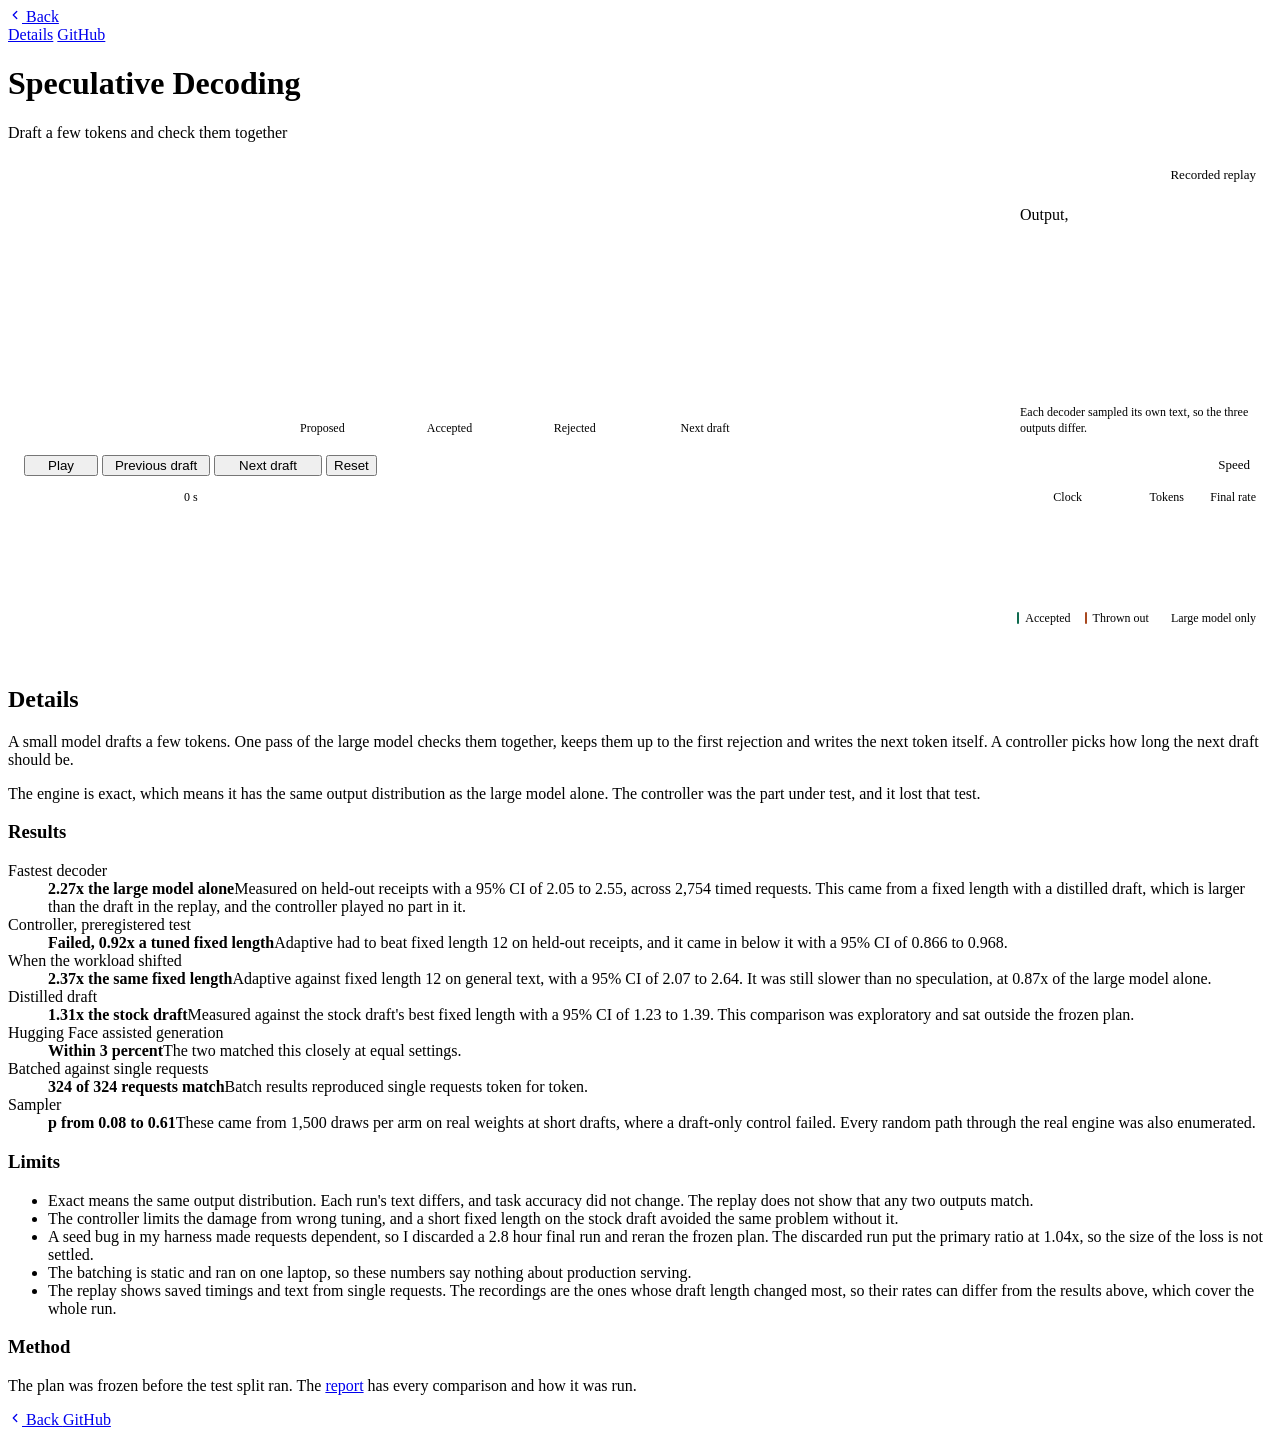
==== commit 69adb3b5: "fix(site): point back to the projects list and honour ?from" ====
--- a/specdec/demo_template.html
+++ b/specdec/demo_template.html
@@ -233,6 +233,7 @@
   :root { --pad: 12px; --name-column: 124px; --read-column: 142px; }
   .title { margin-bottom: 12px; }
   .title h1 { font-size: 29px; line-height: 34px; }
+  .title p { font-size: 16px; }
   .bar { flex-wrap: wrap; row-gap: 6px; }
   .bar .divider { display: none; }
   .switch { order: 1; }
@@ -288,6 +289,7 @@
   <main>
     <header class="title">
       <h1>Speculative Decoding</h1>
+      <p>Draft a few tokens and check them together</p>
     </header>
 
     <section class="stage" id="stage" aria-label="Recorded replay of three decoders">
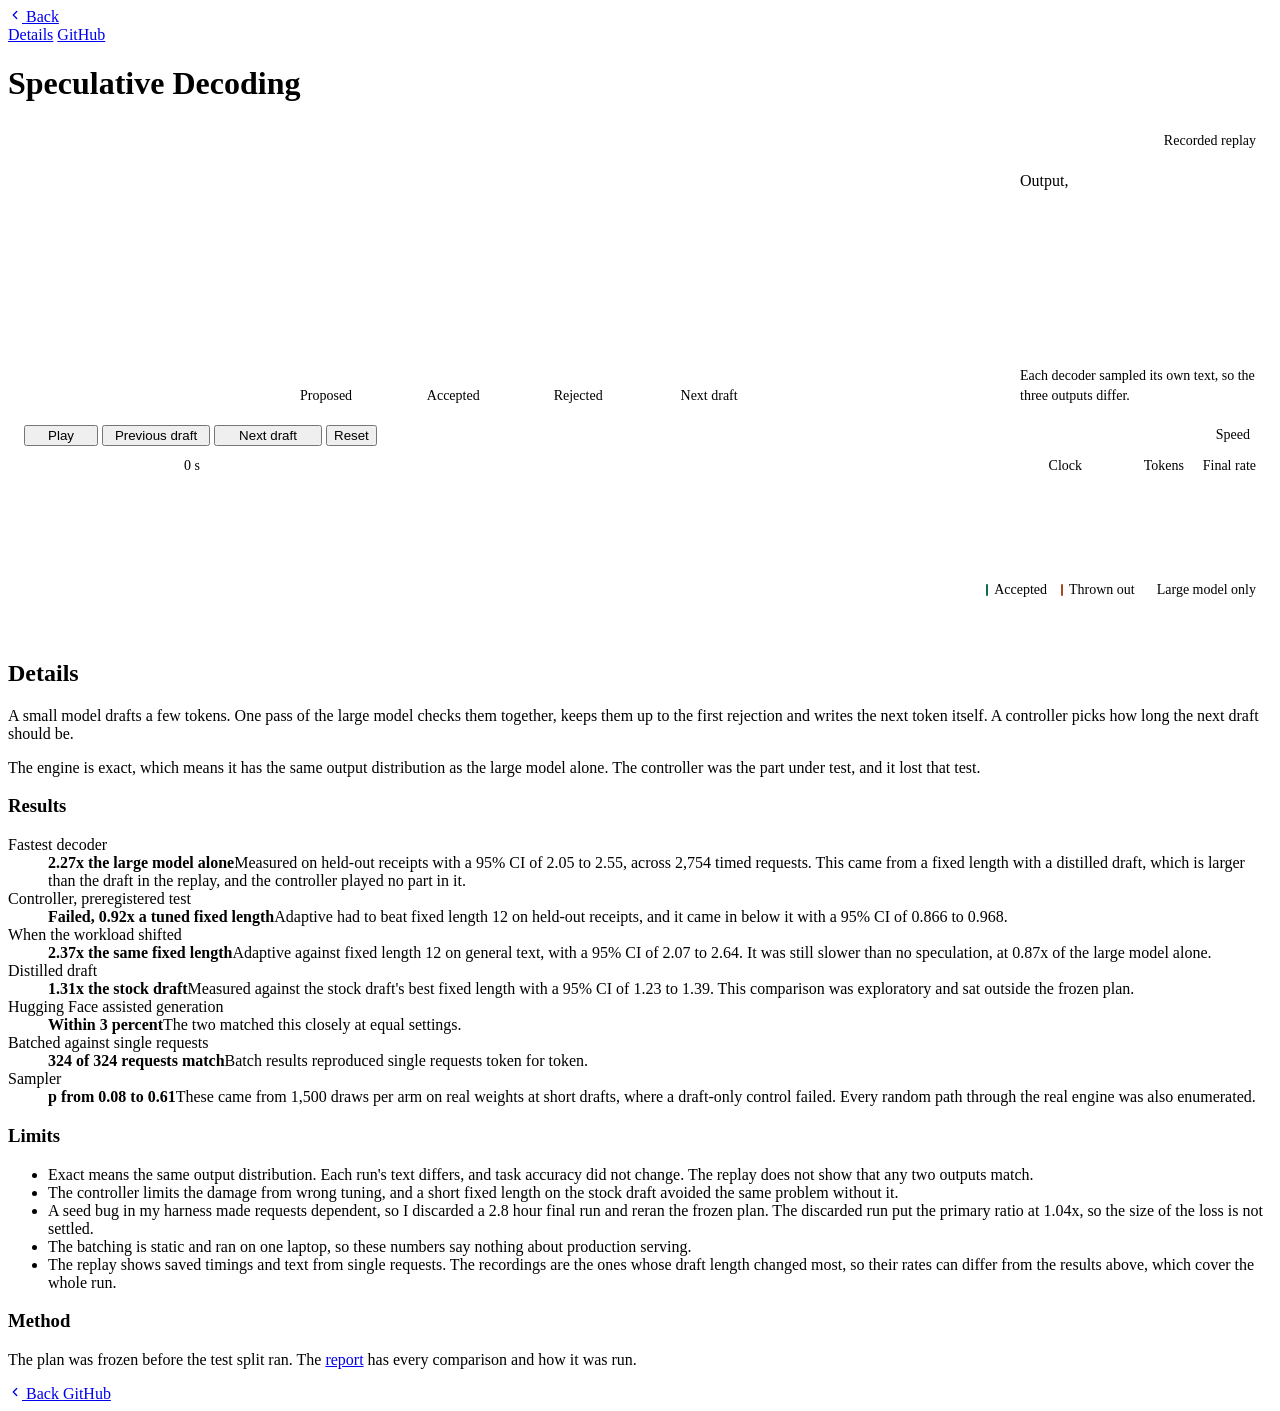
==== commit 6c7df975: "style(demo): raise the stage labels, readouts and key to 14px" ====
--- a/specdec/demo_template.html
+++ b/specdec/demo_template.html
@@ -43,7 +43,7 @@
   min-height: var(--control-height); padding: 0 30px 0 11px;
   border: 1px solid var(--line-strong); border-radius: var(--radius-control);
   background: var(--paper) url("data:image/svg+xml,%3Csvg xmlns='http://www.w3.org/2000/svg' width='10' height='6'%3E%3Cpath d='M1 1l4 4 4-4' fill='none' stroke='%23535753' stroke-width='1.3' stroke-linecap='round' stroke-linejoin='round'/%3E%3C/svg%3E") no-repeat right 11px center;
-  color: var(--ink); font: 400 13px/16px var(--sans); letter-spacing: -0.003em;
+  color: var(--ink); font: 400 14px/18px var(--sans); letter-spacing: -0.003em;
   text-overflow: ellipsis; cursor: pointer; transition: background-color .12s, border-color .12s;
   -webkit-tap-highlight-color: transparent;
 }
@@ -52,19 +52,19 @@
   .picker:hover { background-color: var(--surface); border-color: #11151147; }
   .picker:active { background-color: var(--wash-strong); }
 }
-.mode { flex: none; margin-left: auto; padding-left: 16px; font-size: 13px; line-height: 20px; color: var(--muted); }
+.mode { flex: none; margin-left: auto; padding-left: 16px; font-size: 14px; line-height: 20px; color: var(--muted); }
 
 /* The text going in, the draft being checked, the text coming out */
 .work { display: grid; grid-template-columns: var(--side) minmax(0, 1fr) var(--side); min-height: 0; }
 .side { display: flex; flex-direction: column; min-width: 0; min-height: 0; padding: 14px var(--pad) 12px; }
 .input { border-right: 1px solid var(--line); }
 .output { border-left: 1px solid var(--line); }
-.side h2 { flex: none; margin: 0 0 8px; font: 400 13px/20px var(--sans); color: var(--muted); }
+.side h2 { flex: none; margin: 0 0 8px; font: 400 14px/20px var(--sans); color: var(--muted); }
 .side h2 span { color: var(--ink); }
 .task { flex: none; margin: -4px 0 10px; font: 400 15px/20px var(--serif); color: var(--body); }
 .text {
   flex: 1 1 auto; min-height: 0; margin: 0; overflow: auto; scrollbar-width: thin;
-  font: 400 11.5px/17px var(--mono); color: var(--body);
+  font: 400 12px/18px var(--mono); color: var(--body);
 }
 .input .text { white-space: pre; }
 .input[data-kind='prompt'] .text { white-space: pre-wrap; font: 400 17px/24px var(--serif); letter-spacing: -0.005em; }
@@ -72,12 +72,12 @@
 .output .text:focus-visible { outline-offset: 1px; border-radius: 3px; }
 .output .draft { background: var(--kept-wash); box-shadow: inset 0 -1px 0 var(--kept-line); }
 .output .corrected { box-shadow: inset 0 -1.5px 0 var(--lost); }
-.side .caption { flex: none; margin: 8px 0 0; font-size: 12px; line-height: 16px; color: var(--muted); }
+.side .caption { flex: none; margin: 8px 0 0; font-size: 14px; line-height: 20px; color: var(--muted); }
 
 .draft-block { display: flex; flex-direction: column; min-width: 0; min-height: 0; padding: 14px 24px 0; }
 .draft-head { display: flex; flex: none; align-items: baseline; justify-content: space-between; gap: 16px; }
 .draft-head h2 { margin: 0; font: 400 24px/30px var(--serif); letter-spacing: -0.02em; white-space: nowrap; }
-.draft-head p { margin: 0; font-size: 13px; line-height: 20px; color: var(--muted); text-align: right; }
+.draft-head p { margin: 0; font-size: 14px; line-height: 20px; color: var(--muted); text-align: right; }
 
 .tokens {
   display: flex; flex-wrap: wrap; gap: 25px 4px; width: 100%; margin: 0; padding: 0; list-style: none;
@@ -106,12 +106,12 @@
   margin: 0; padding: 8px 0 10px; border-top: 1px solid var(--line);
 }
 .ledger div { min-width: 0; padding-right: 12px; }
-.ledger dt { font-size: 12px; line-height: 16px; color: var(--muted); }
+.ledger dt { font-size: 14px; line-height: 20px; color: var(--muted); }
 .ledger dd { margin: 2px 0 0; font-size: 14px; line-height: 20px; font-weight: 500; color: var(--ink); white-space: nowrap; }
 .ledger dd.waiting { font-weight: 400; color: var(--muted); }
 .ledger dd.lost { color: var(--lost); }
 .ledger dd.kept { color: var(--kept); }
-.ledger small { display: block; font-size: 12px; line-height: 16px; font-weight: 400; color: var(--muted); white-space: normal; }
+.ledger small { display: block; font-size: 14px; line-height: 20px; font-weight: 400; color: var(--muted); white-space: normal; }
 
 /* Moving through the recording */
 .transport {
@@ -124,7 +124,7 @@
 .step { min-width: 108px; }
 .step .brief { display: none; }
 .speed { display: flex; align-items: center; gap: 2px; padding: 7px var(--pad) 7px 0; border-top: 1px solid var(--line); }
-.speed > span { margin-right: 6px; font-size: 13px; color: var(--muted); }
+.speed > span { margin-right: 6px; font-size: 14px; color: var(--muted); }
 .speed .control { min-width: 44px; padding: 0 8px; }
 
 .lanes {
@@ -140,13 +140,13 @@
 }
 .axis {
   grid-column: 2; grid-row: 1; display: flex; align-items: flex-end; justify-content: space-between;
-  font-size: 12px; line-height: 16px; color: var(--muted);
+  font-size: 14px; line-height: 18px; color: var(--muted);
 }
 .read, .read-head {
   grid-column: 3; display: grid; grid-template-columns: 62px 1fr 72px; align-items: center;
-  font-size: 13px; line-height: 16px; text-align: right;
-}
-.read-head { grid-row: 1; align-items: end; font-size: 12px; color: var(--muted); }
+  font-size: 14px; line-height: 18px; text-align: right;
+}
+.read-head { grid-row: 1; align-items: end; color: var(--muted); }
 .read { color: var(--body); }
 .read b { font-weight: 400; color: var(--ink); }
 .read.done b { font-weight: 500; }
@@ -182,10 +182,10 @@
   display: flex; align-items: center; justify-content: space-between; gap: 6px 20px; min-width: 0;
   padding: 7px var(--pad) 8px; border-top: 1px solid var(--line);
 }
-.compare p { margin: 0; font-size: 13px; line-height: 18px; color: var(--body); }
+.compare p { margin: 0; font-size: 14px; line-height: 20px; color: var(--body); }
 .compare b { font-weight: 500; color: var(--ink); }
 .compare b.loss { color: var(--lost); }
-.key { display: flex; flex: none; flex-wrap: wrap; gap: 2px 14px; margin: 0; padding: 0; list-style: none; font-size: 12px; line-height: 16px; color: var(--muted); }
+.key { display: flex; flex: none; flex-wrap: wrap; gap: 2px 14px; margin: 0; padding: 0; list-style: none; font-size: 14px; line-height: 20px; color: var(--muted); }
 .key li { display: flex; align-items: center; gap: 6px; }
 .key i { width: 2px; height: 12px; border-radius: 1px; }
 .key .k-kept { background: var(--kept); }
@@ -203,7 +203,6 @@
   :root { --side: 252px; --name-column: 136px; --read-column: 200px; }
   .read, .read-head { grid-template-columns: 54px 1fr 64px; }
   .draft-block { padding-right: 20px; padding-left: 20px; }
-  .text { font-size: 11px; line-height: 16px; }
   .step { min-width: 0; }
   .token { height: 34px; font-size: 14px; line-height: 32px; }
   .tokens { gap: 24px 4px; }
@@ -233,7 +232,6 @@
   :root { --pad: 12px; --name-column: 124px; --read-column: 142px; }
   .title { margin-bottom: 12px; }
   .title h1 { font-size: 29px; line-height: 34px; }
-  .title p { font-size: 16px; }
   .bar { flex-wrap: wrap; row-gap: 6px; }
   .bar .divider { display: none; }
   .switch { order: 1; }
@@ -246,7 +244,6 @@
   .speed > span { margin-right: auto; }
   .compare { order: 6; }
   .draft-head h2 { font-size: 21px; line-height: 26px; }
-  .draft-head p { font-size: 12px; }
   .tokens { gap: 23px 3px; }
   .token-room { min-height: 0; padding: 8px 0 22px; align-items: flex-start; }
   .token { height: 30px; padding: 0 6px; font-size: 13px; line-height: 28px; }
@@ -260,7 +257,7 @@
   .step .full { display: none; }
   .step .brief { display: inline; }
   .step, .transport .reset { flex: 1 1 auto; }
-  .read, .read-head { grid-template-columns: 46px 1fr 48px; font-size: 12px; }
+  .read, .read-head { grid-template-columns: 50px 1fr 52px; }
   .lanes { column-gap: 8px; grid-template-columns: var(--name-column) var(--read-column); grid-template-rows: 22px repeat(3, var(--lane)) 16px 84px; padding-bottom: 10px; }
   .lanes .read, .lanes .read-head { grid-column: 2; }
   .axis { grid-column: 1 / -1; grid-row: 5; }
@@ -289,7 +286,6 @@
   <main>
     <header class="title">
       <h1>Speculative Decoding</h1>
-      <p>Draft a few tokens and check them together</p>
     </header>
 
     <section class="stage" id="stage" aria-label="Recorded replay of three decoders">
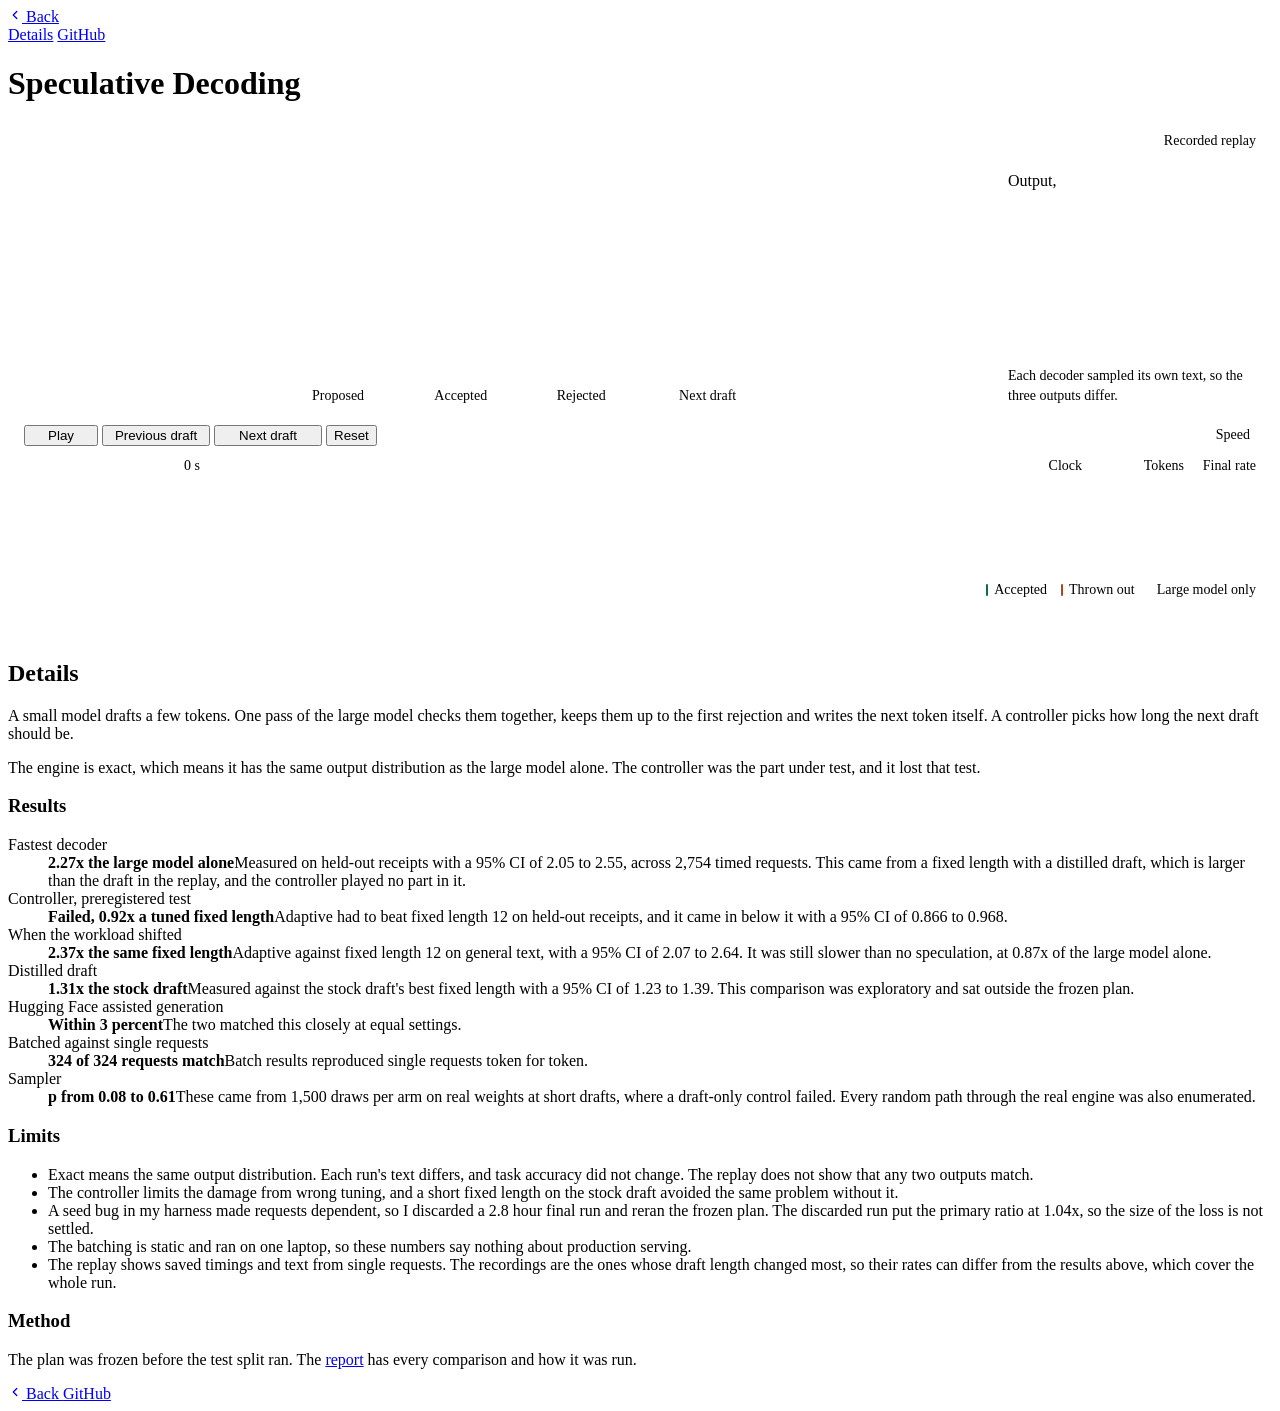
==== commit 1221eeac: "feat(demo): start the replay at 1/4 speed so the first check lands quickly" ====
--- a/specdec/demo_template.html
+++ b/specdec/demo_template.html
@@ -10,7 +10,8 @@
 </style>
 <style>
 :root {
-  --stage-height: clamp(548px, calc(100svh - 164px), 700px);
+  /* Short enough that the draft never floats in empty room on a tall screen. */
+  --stage-height: clamp(548px, calc(100svh - 164px), 620px);
   --kept: #0f6b4f;
   --kept-wash: #157a5a14;
   --kept-line: #157a5a59;
@@ -19,7 +20,7 @@
   --lost-line: #c4623a73;
   --mono: ui-monospace, SFMono-Regular, Menlo, Consolas, monospace;
   --pad: 16px;
-  --side: 268px;
+  --side: 280px;
   --lane: 30px;
   --name-column: 148px;
   --read-column: 236px;
@@ -200,7 +201,7 @@
 }
 
 @media (max-width: 1080px) {
-  :root { --side: 252px; --name-column: 136px; --read-column: 200px; }
+  :root { --side: 276px; --name-column: 136px; --read-column: 200px; }
   .read, .read-head { grid-template-columns: 54px 1fr 64px; }
   .draft-block { padding-right: 20px; padding-left: 20px; }
   .step { min-width: 0; }
@@ -229,7 +230,7 @@
   .input { border-right: 0; }
 }
 @media (max-width: 559px) {
-  :root { --pad: 12px; --name-column: 124px; --read-column: 142px; }
+  :root { --pad: 12px; --name-column: 124px; --read-column: 172px; }
   .title { margin-bottom: 12px; }
   .title h1 { font-size: 29px; line-height: 34px; }
   .bar { flex-wrap: wrap; row-gap: 6px; }
@@ -417,7 +418,7 @@
 
 const motion = matchMedia('(prefers-reduced-motion: reduce)');
 const stacked = matchMedia('(max-width: 899px)');
-const state = { caseIndex: 0, traceIndex: 0, armIndex: 2, t: 0, speed: SPEEDS[0][0], playing: false };
+const state = { caseIndex: 0, traceIndex: 0, armIndex: 2, t: 0, speed: SPEEDS[1][0], playing: false };
 let trace = null;
 let total = 1;
 let lastFrame = 0;
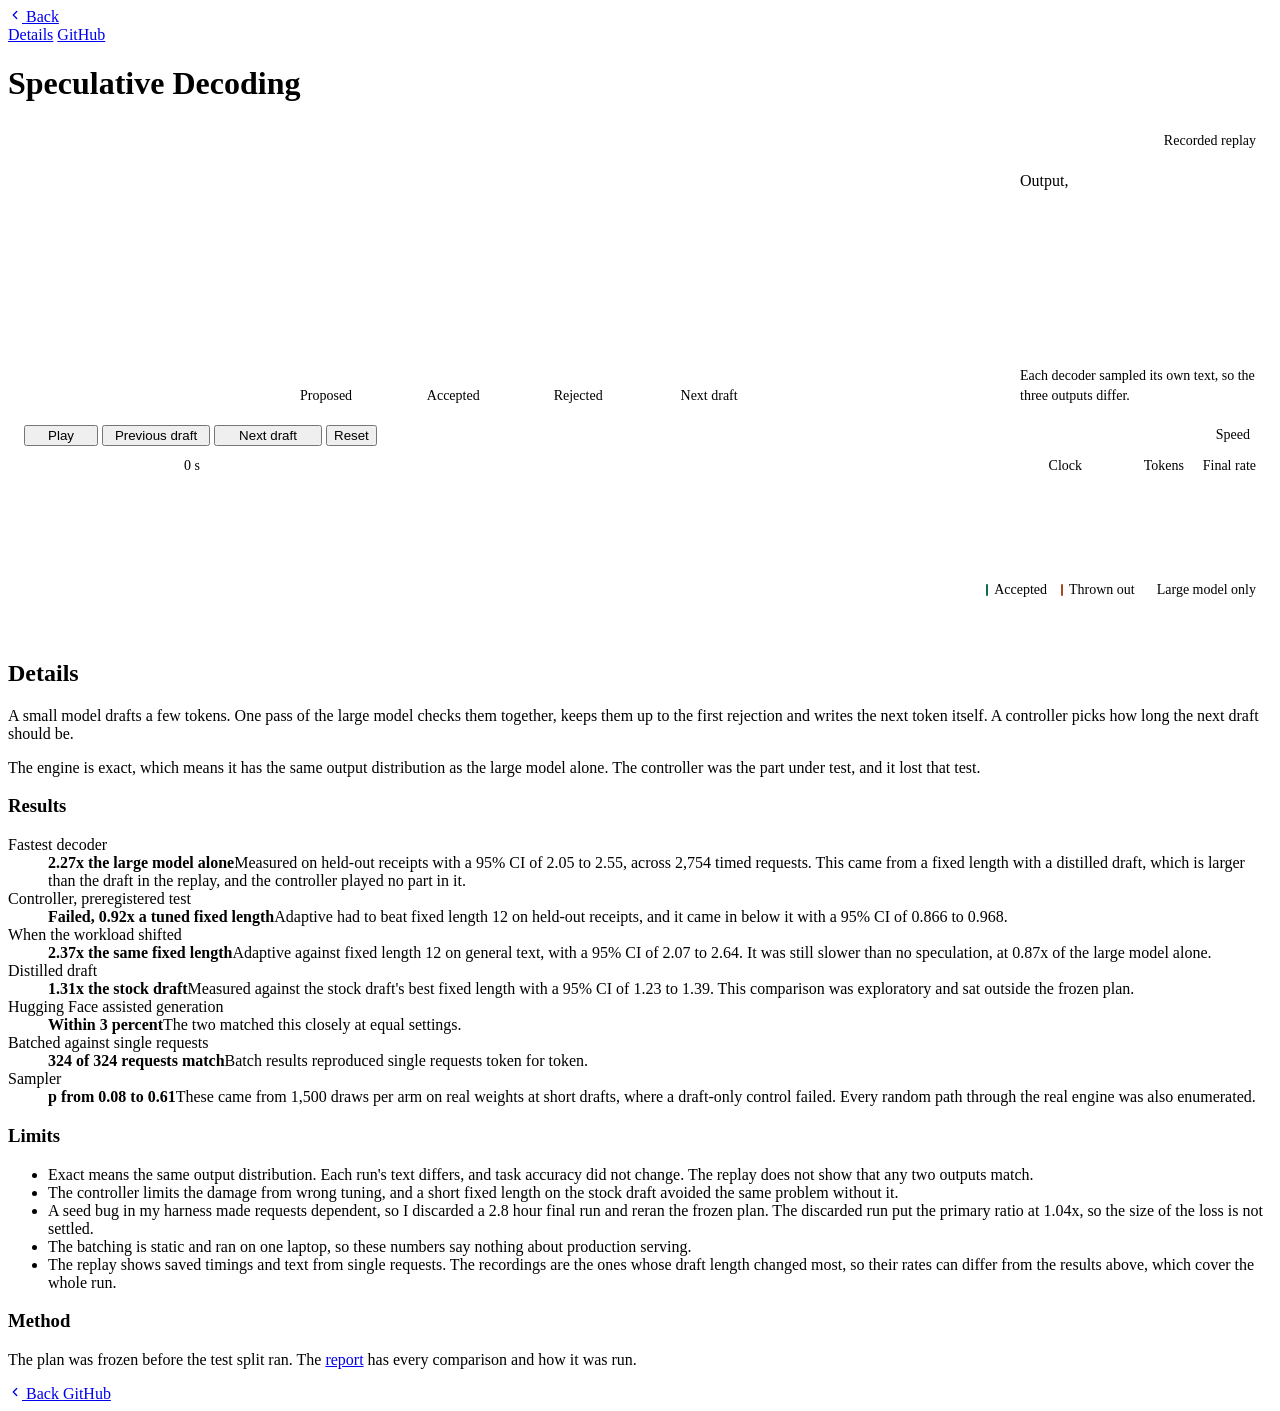
==== commit 4b0ff2c2: "style(demo): cap the stage height so the draft sits closer to its notes" ====
--- a/specdec/demo_template.html
+++ b/specdec/demo_template.html
@@ -20,7 +20,7 @@
   --lost-line: #c4623a73;
   --mono: ui-monospace, SFMono-Regular, Menlo, Consolas, monospace;
   --pad: 16px;
-  --side: 280px;
+  --side: 268px;
   --lane: 30px;
   --name-column: 148px;
   --read-column: 236px;
@@ -201,7 +201,7 @@
 }
 
 @media (max-width: 1080px) {
-  :root { --side: 276px; --name-column: 136px; --read-column: 200px; }
+  :root { --side: 252px; --name-column: 136px; --read-column: 200px; }
   .read, .read-head { grid-template-columns: 54px 1fr 64px; }
   .draft-block { padding-right: 20px; padding-left: 20px; }
   .step { min-width: 0; }
@@ -418,7 +418,7 @@
 
 const motion = matchMedia('(prefers-reduced-motion: reduce)');
 const stacked = matchMedia('(max-width: 899px)');
-const state = { caseIndex: 0, traceIndex: 0, armIndex: 2, t: 0, speed: SPEEDS[1][0], playing: false };
+const state = { caseIndex: 0, traceIndex: 0, armIndex: 2, t: 0, speed: SPEEDS[0][0], playing: false };
 let trace = null;
 let total = 1;
 let lastFrame = 0;
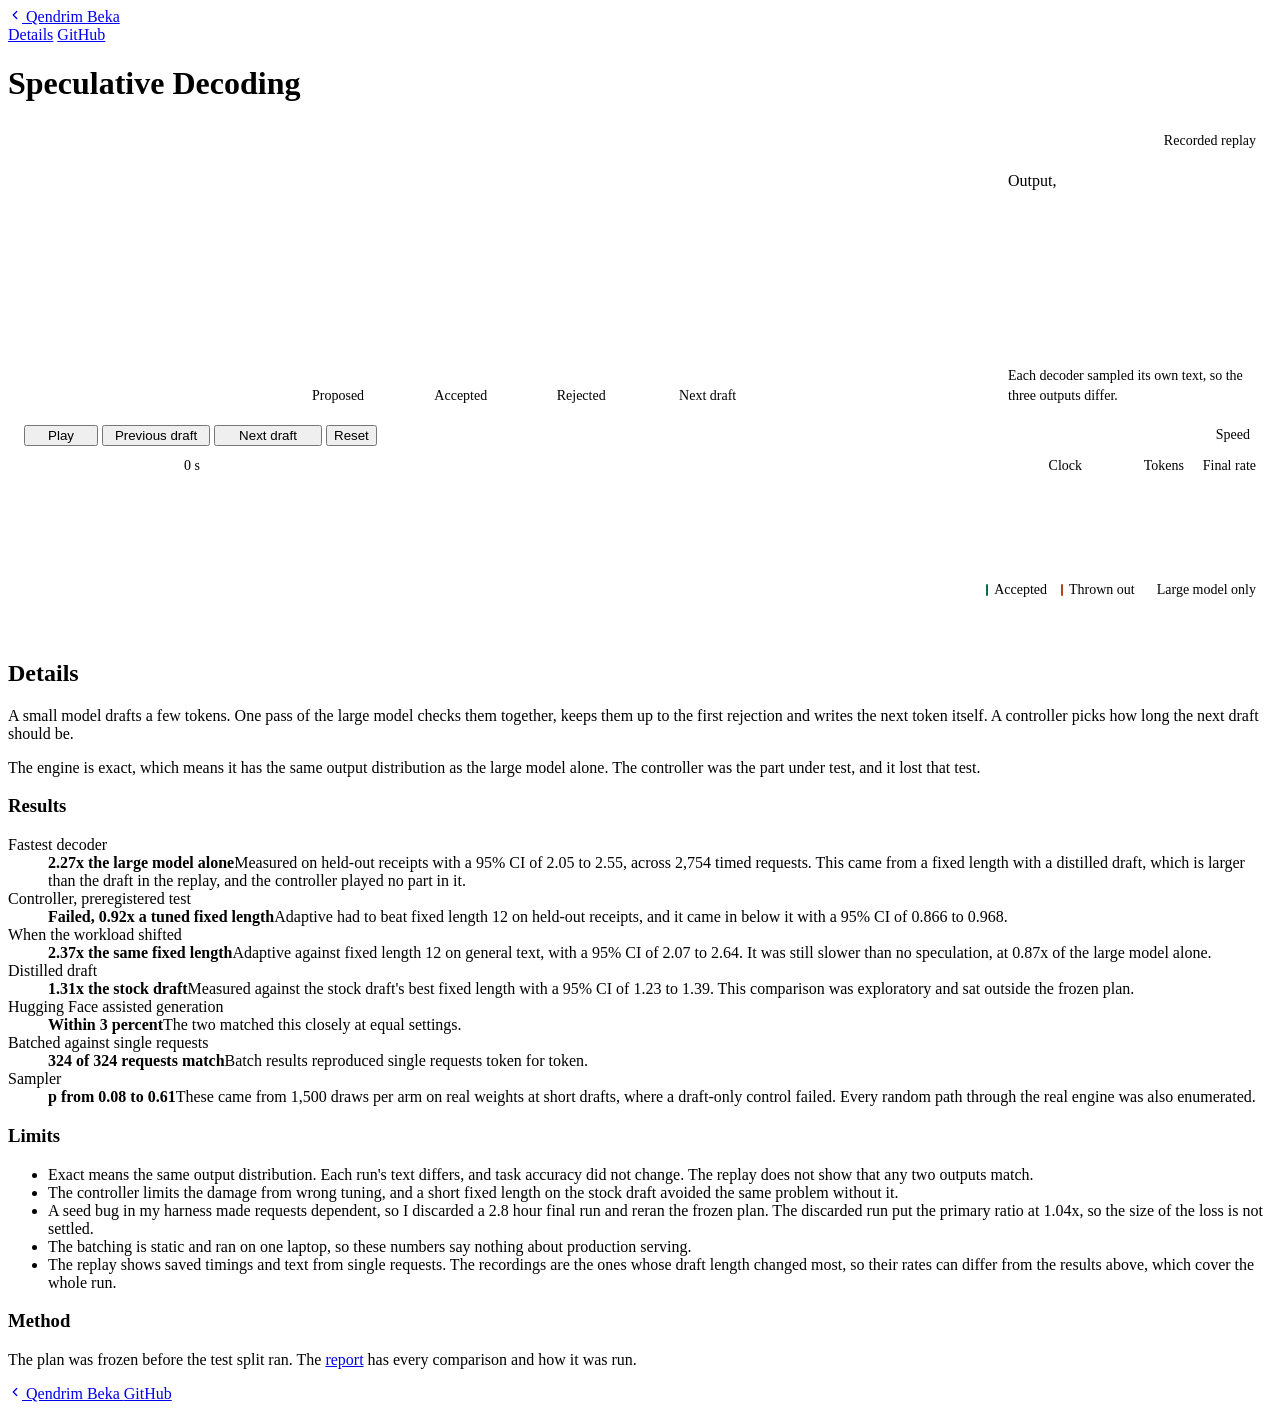
==== commit c9b8b4a9: "fix(demo): name the way back Qendrim Beka as the site does" ====
--- a/specdec/demo_template.html
+++ b/specdec/demo_template.html
@@ -20,7 +20,7 @@
   --lost-line: #c4623a73;
   --mono: ui-monospace, SFMono-Regular, Menlo, Consolas, monospace;
   --pad: 16px;
-  --side: 268px;
+  --side: 280px;
   --lane: 30px;
   --name-column: 148px;
   --read-column: 236px;
@@ -201,7 +201,7 @@
 }
 
 @media (max-width: 1080px) {
-  :root { --side: 252px; --name-column: 136px; --read-column: 200px; }
+  :root { --side: 276px; --name-column: 136px; --read-column: 200px; }
   .read, .read-head { grid-template-columns: 54px 1fr 64px; }
   .draft-block { padding-right: 20px; padding-left: 20px; }
   .step { min-width: 0; }
@@ -276,7 +276,7 @@
   <header class="topbar">
     <a class="quiet back" href="/#projects">
       <svg width="14" height="14" viewBox="0 0 16 16" fill="none" aria-hidden="true"><path d="M10 4L6 8L10 12" stroke="currentColor" stroke-width="1.5" stroke-linecap="round" stroke-linejoin="round"/></svg>
-      Back
+      Qendrim Beka
     </a>
     <nav aria-label="More about Speculative Decoding">
       <a class="quiet" href="#details">Details</a>
@@ -392,7 +392,7 @@
       <div class="page-end">
         <a class="quiet back" href="/#projects">
           <svg width="14" height="14" viewBox="0 0 16 16" fill="none" aria-hidden="true"><path d="M10 4L6 8L10 12" stroke="currentColor" stroke-width="1.5" stroke-linecap="round" stroke-linejoin="round"/></svg>
-          Back
+          Qendrim Beka
         </a>
         <a class="quiet" href="https://github.com/qbeka/speculative-decoding">GitHub</a>
       </div>
@@ -418,7 +418,7 @@
 
 const motion = matchMedia('(prefers-reduced-motion: reduce)');
 const stacked = matchMedia('(max-width: 899px)');
-const state = { caseIndex: 0, traceIndex: 0, armIndex: 2, t: 0, speed: SPEEDS[0][0], playing: false };
+const state = { caseIndex: 0, traceIndex: 0, armIndex: 2, t: 0, speed: SPEEDS[1][0], playing: false };
 let trace = null;
 let total = 1;
 let lastFrame = 0;
